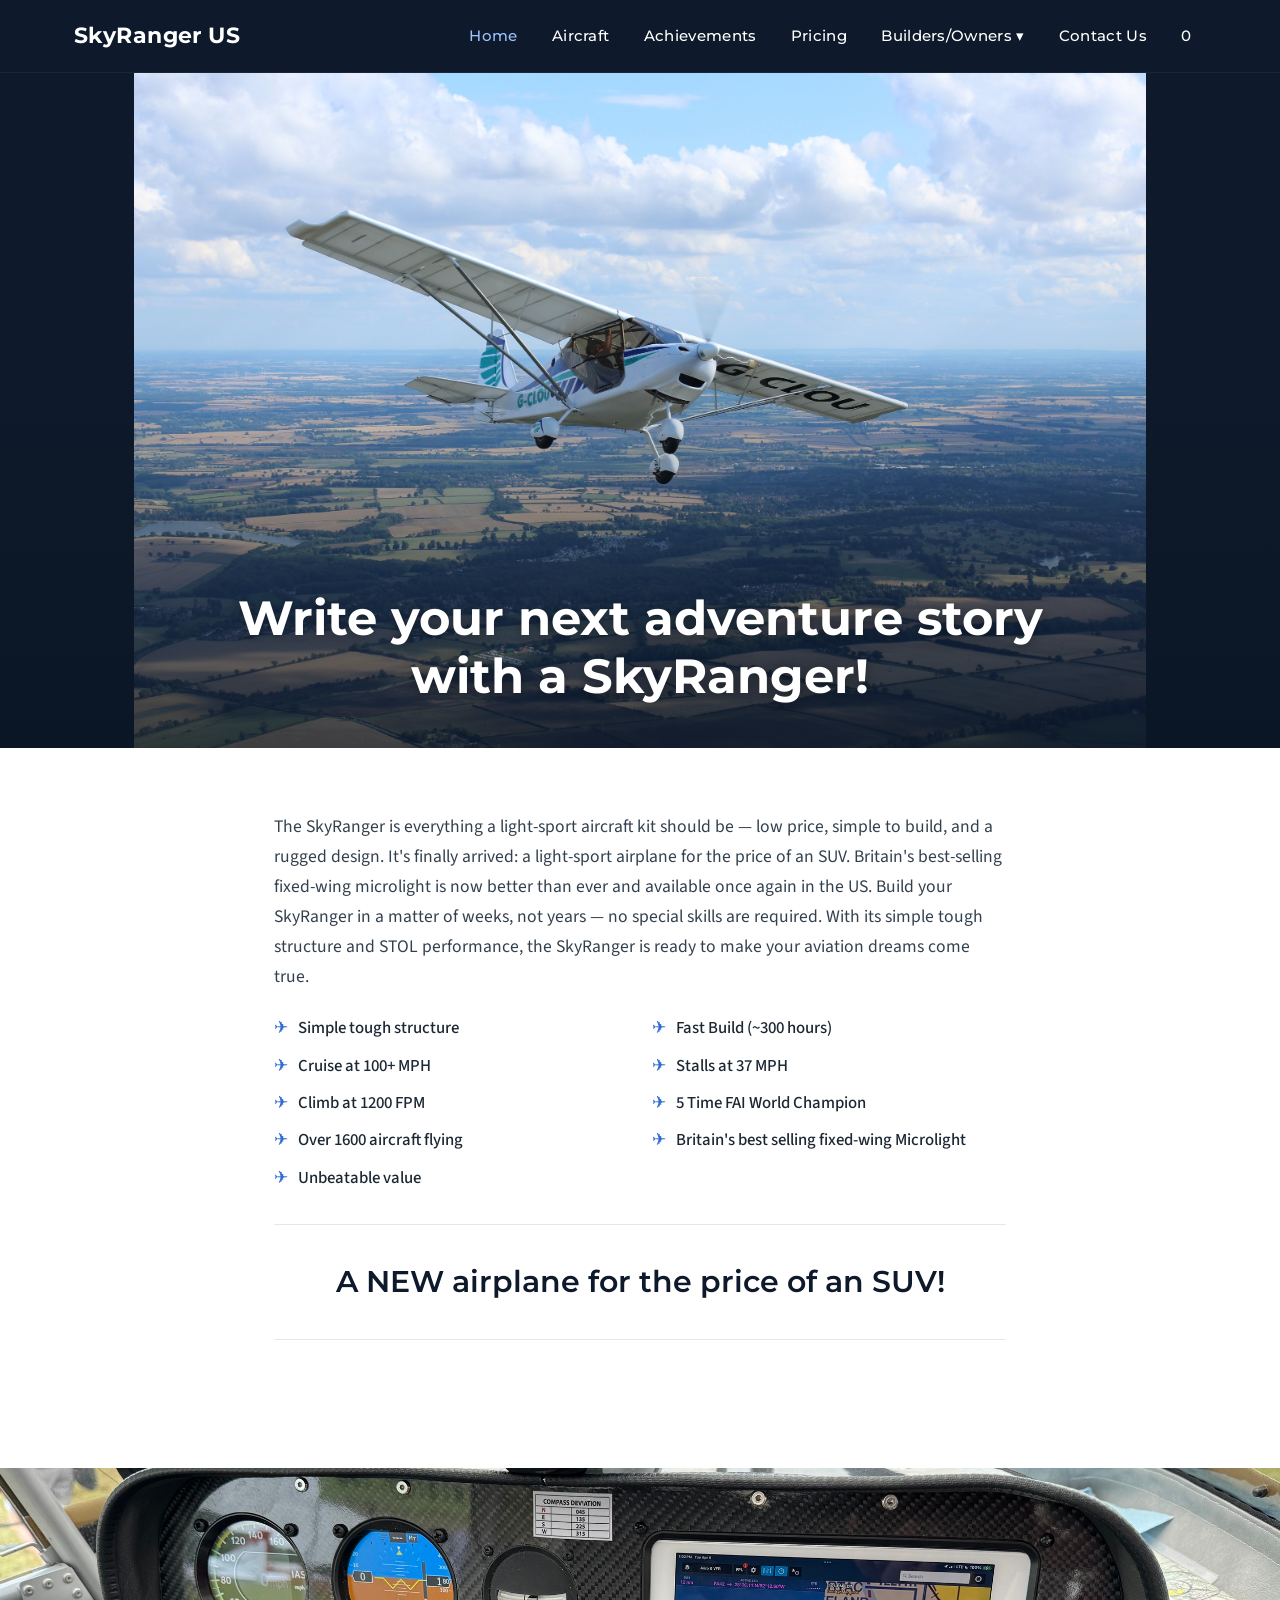
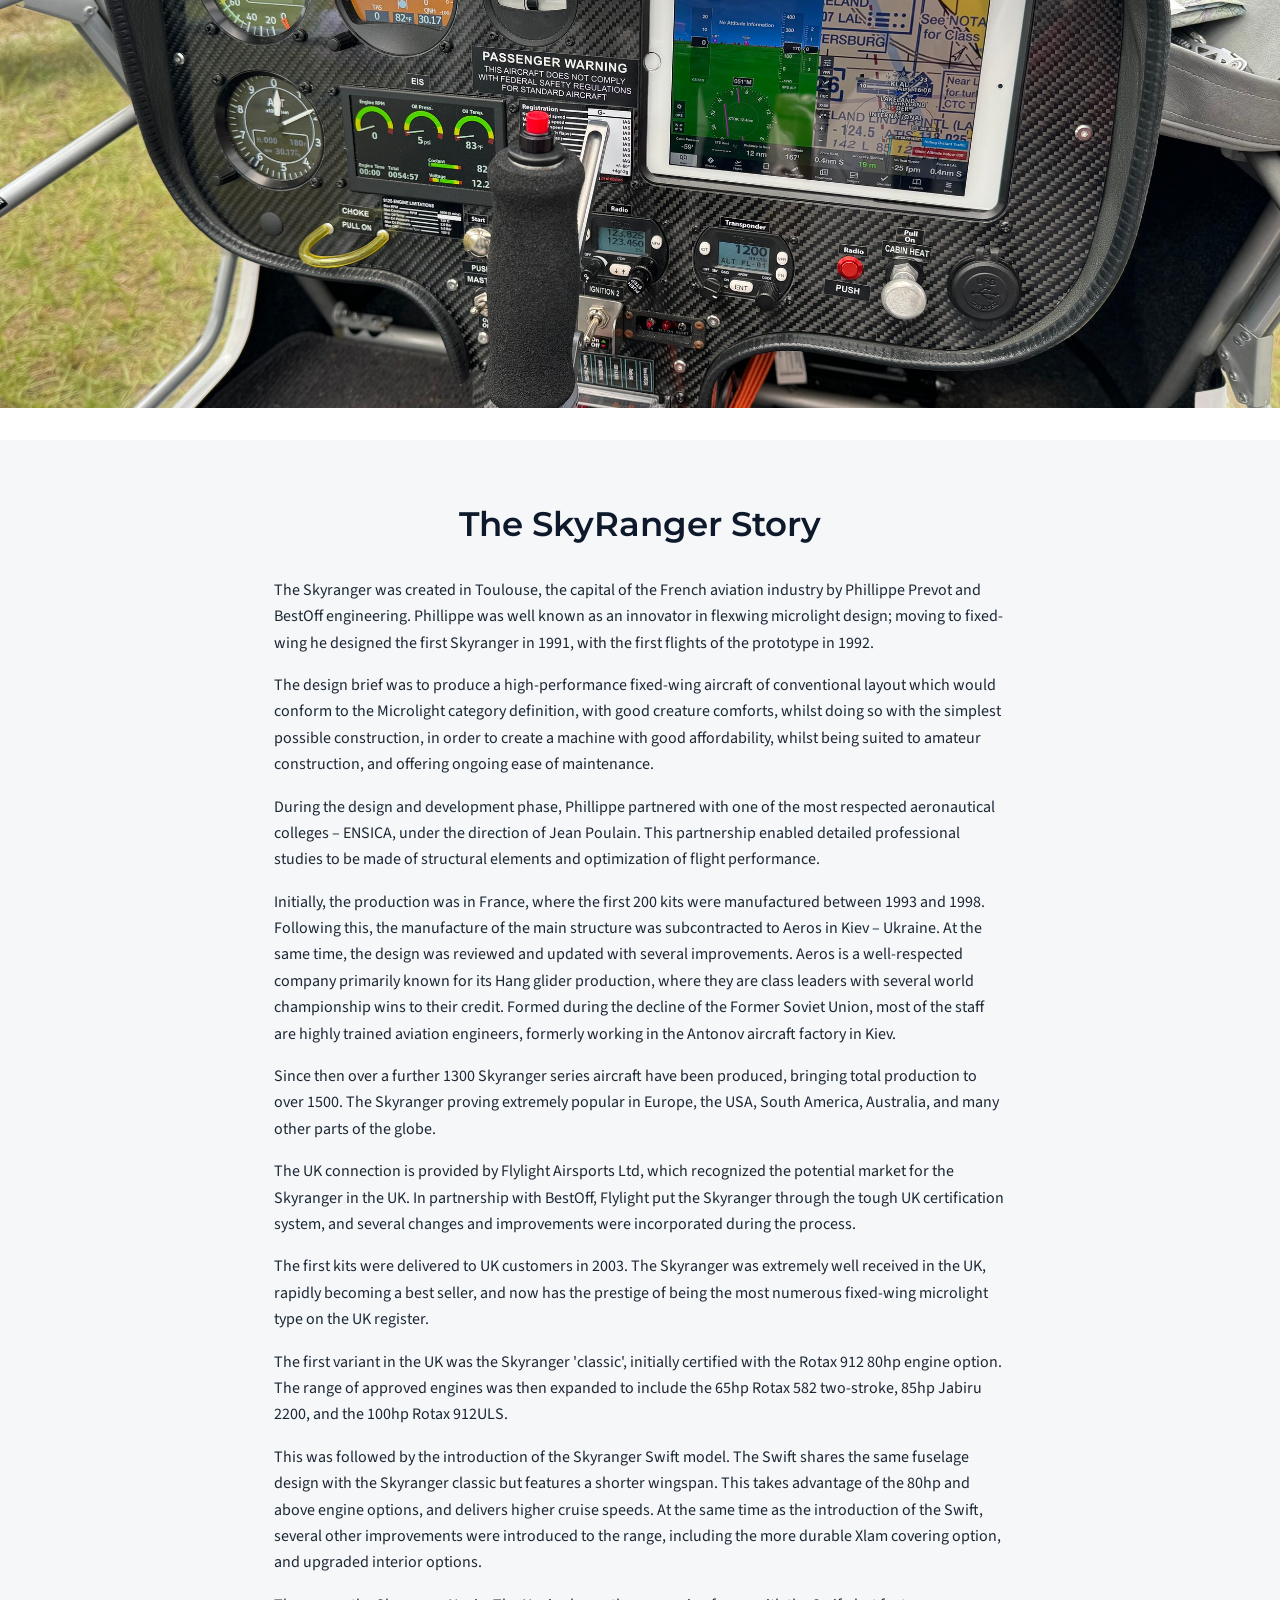
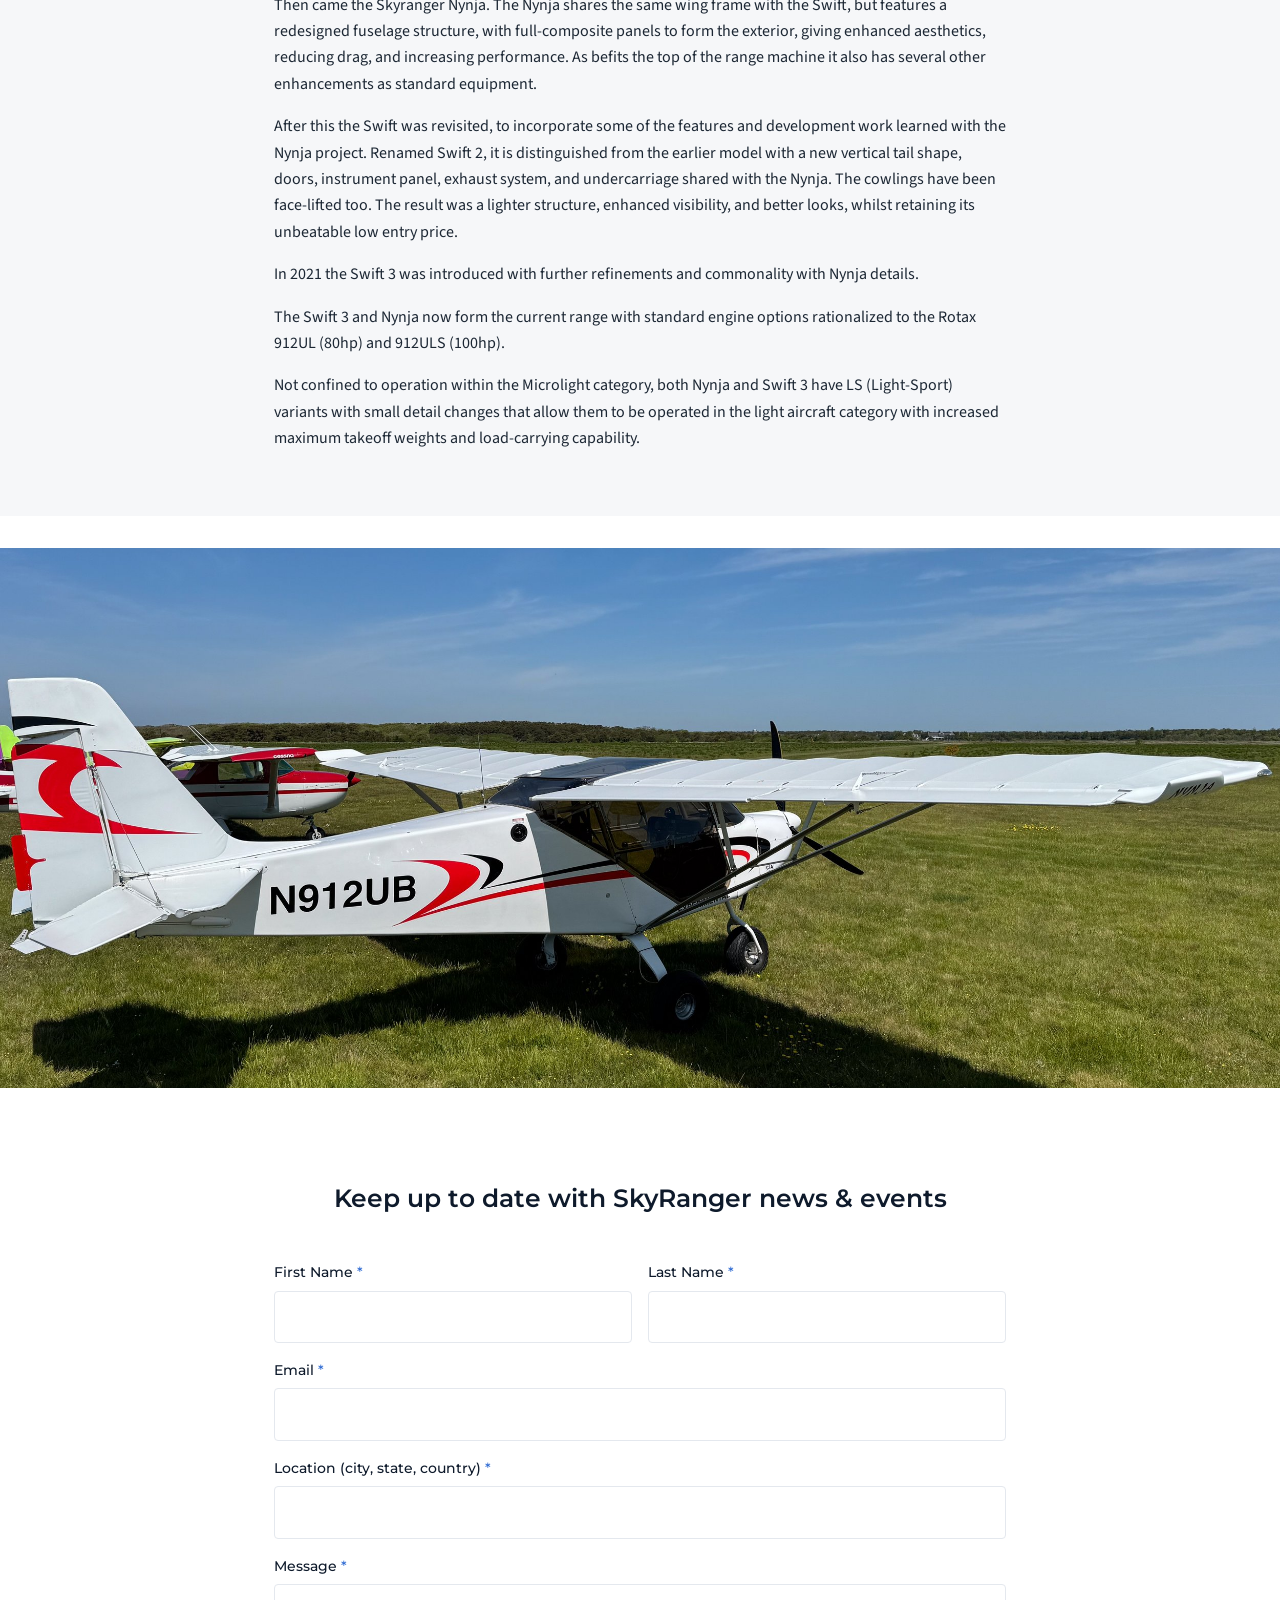
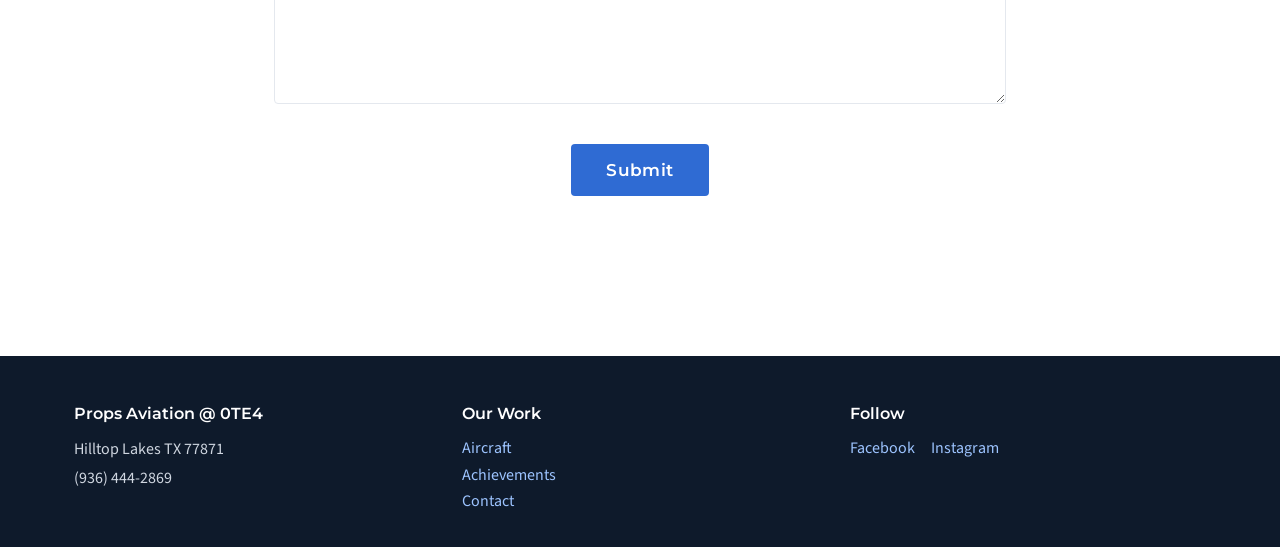
==== index.html @ 7553a9bb "Initial SkyRanger US website" ====
<!DOCTYPE html>
<html lang="en">
<head>
<meta charset="UTF-8">
<meta name="viewport" content="width=device-width, initial-scale=1.0">
<title>SkyRanger US — Skyranger Aircraft Sales and Support in the USA</title>
  <link rel="icon" type="image/png" sizes="32x32" href="assets/favicon.png">
  <link rel="apple-touch-icon" href="assets/favicon.png">
<meta name="description" content="Britain's best-selling fixed-wing microlight. Light-sport airplane kit for the price of an SUV — build in ~300 hours.">
<link rel="stylesheet" href="assets/style.css?v=4">
</head>
<body>

<nav class="navbar">
  <div class="nav-inner">
    <a href="index.html" class="logo">SkyRanger US</a>
    <button class="nav-hamburger" aria-label="Menu"><span></span><span></span><span></span></button>
    <ul class="nav-links">
      <li><a href="index.html">Home</a></li>
      <li><a href="aircraft.html">Aircraft</a></li>
      <li><a href="achievements.html">Achievements</a></li>
      <li><a href="configure.html">Pricing</a></li>
      <li class="dropdown">
        <span>Builders/Owners ▾</span>
        <ul class="submenu">
          <li><a href="builder-logs.html">Builder Logs</a></li>
          <li><a href="videos.html">Videos</a></li>
          <li><a href="demo-skyranger-ninja.html">Demo Skyranger Ninja</a></li>
          <li><a href="dick-halls-v-max.html">Dick Hall's V-MAX</a></li>
        </ul>
      </li>
      <li><a href="contact-us.html">Contact Us</a></li>
      <li><a href="#" class="cart">0</a></li>
    </ul>
  </div>
</nav>

<header class="hero hero-bottom">
  <img class="hero-img" src="assets/IMG_8779.JPG" alt="SkyRanger in flight">
  <div class="hero-content">
    <div class="inner">
      <h1>Write your next adventure story with a SkyRanger!</h1>
    </div>
  </div>
</header>

<section class="section">
  <div class="container section-narrow">
    <p class="lead">The SkyRanger is everything a light-sport aircraft kit should be — low price, simple to build, and a rugged design. It's finally arrived: a light-sport airplane for the price of an SUV. Britain's best-selling fixed-wing microlight is now better than ever and available once again in the US. Build your SkyRanger in a matter of weeks, not years — no special skills are required. With its simple tough structure and STOL performance, the SkyRanger is ready to make your aviation dreams come true.</p>

    <ul class="feature-list">
      <li>Simple tough structure</li>
      <li>Fast Build (~300 hours)</li>
      <li>Cruise at 100+ MPH</li>
      <li>Stalls at 37 MPH</li>
      <li>Climb at 1200 FPM</li>
      <li>5 Time FAI World Champion</li>
      <li>Over 1600 aircraft flying</li>
      <li>Britain's best selling fixed-wing Microlight</li>
      <li>Unbeatable value</li>
    </ul>

    <div class="callout">A NEW airplane for the price of an SUV!</div>
  </div>
</section>

<section class="img-wide" style="padding:0;">
  <img src="assets/IMG_9367.jpg" alt="SkyRanger in flight" style="width:100%;border-radius:0;">
</section>

<section class="section alt">
  <div class="container section-narrow">
    <h2 class="section-title">The SkyRanger Story</h2>

    <p>The Skyranger was created in Toulouse, the capital of the French aviation industry by Phillippe Prevot and BestOff engineering. Phillippe was well known as an innovator in flexwing microlight design; moving to fixed-wing he designed the first Skyranger in 1991, with the first flights of the prototype in 1992.</p>

    <p>The design brief was to produce a high-performance fixed-wing aircraft of conventional layout which would conform to the Microlight category definition, with good creature comforts, whilst doing so with the simplest possible construction, in order to create a machine with good affordability, whilst being suited to amateur construction, and offering ongoing ease of maintenance.</p>

    <p>During the design and development phase, Phillippe partnered with one of the most respected aeronautical colleges – ENSICA, under the direction of Jean Poulain. This partnership enabled detailed professional studies to be made of structural elements and optimization of flight performance.</p>

    <p>Initially, the production was in France, where the first 200 kits were manufactured between 1993 and 1998. Following this, the manufacture of the main structure was subcontracted to Aeros in Kiev – Ukraine. At the same time, the design was reviewed and updated with several improvements. Aeros is a well-respected company primarily known for its Hang glider production, where they are class leaders with several world championship wins to their credit. Formed during the decline of the Former Soviet Union, most of the staff are highly trained aviation engineers, formerly working in the Antonov aircraft factory in Kiev.</p>

    <p>Since then over a further 1300 Skyranger series aircraft have been produced, bringing total production to over 1500. The Skyranger proving extremely popular in Europe, the USA, South America, Australia, and many other parts of the globe.</p>

    <p>The UK connection is provided by Flylight Airsports Ltd, which recognized the potential market for the Skyranger in the UK. In partnership with BestOff, Flylight put the Skyranger through the tough UK certification system, and several changes and improvements were incorporated during the process.</p>

    <p>The first kits were delivered to UK customers in 2003. The Skyranger was extremely well received in the UK, rapidly becoming a best seller, and now has the prestige of being the most numerous fixed-wing microlight type on the UK register.</p>

    <p>The first variant in the UK was the Skyranger 'classic', initially certified with the Rotax 912 80hp engine option. The range of approved engines was then expanded to include the 65hp Rotax 582 two-stroke, 85hp Jabiru 2200, and the 100hp Rotax 912ULS.</p>

    <p>This was followed by the introduction of the Skyranger Swift model. The Swift shares the same fuselage design with the Skyranger classic but features a shorter wingspan. This takes advantage of the 80hp and above engine options, and delivers higher cruise speeds. At the same time as the introduction of the Swift, several other improvements were introduced to the range, including the more durable Xlam covering option, and upgraded interior options.</p>

    <p>Then came the Skyranger Nynja. The Nynja shares the same wing frame with the Swift, but features a redesigned fuselage structure, with full-composite panels to form the exterior, giving enhanced aesthetics, reducing drag, and increasing performance. As befits the top of the range machine it also has several other enhancements as standard equipment.</p>

    <p>After this the Swift was revisited, to incorporate some of the features and development work learned with the Nynja project. Renamed Swift 2, it is distinguished from the earlier model with a new vertical tail shape, doors, instrument panel, exhaust system, and undercarriage shared with the Nynja. The cowlings have been face-lifted too. The result was a lighter structure, enhanced visibility, and better looks, whilst retaining its unbeatable low entry price.</p>

    <p>In 2021 the Swift 3 was introduced with further refinements and commonality with Nynja details.</p>

    <p>The Swift 3 and Nynja now form the current range with standard engine options rationalized to the Rotax 912UL (80hp) and 912ULS (100hp).</p>

    <p>Not confined to operation within the Microlight category, both Nynja and Swift 3 have LS (Light-Sport) variants with small detail changes that allow them to be operated in the light aircraft category with increased maximum takeoff weights and load-carrying capability.</p>
  </div>
</section>

<section class="img-wide" style="padding:0;">
  <img src="assets/SR.jpg" alt="SkyRanger" style="width:100%;border-radius:0;">
</section>

<section class="section">
  <div class="container section-narrow">
    <h3 class="section-title">Keep up to date with SkyRanger news &amp; events</h3>
    <form class="form-block" action="https://formsubmit.co/chance@propsaviation.com" method="POST">
      <div class="form-row">
        <div>
          <label>First Name <span class="req">*</span></label>
          <input type="text" name="first_name" required>
        </div>
        <div>
          <label>Last Name <span class="req">*</span></label>
          <input type="text" name="last_name" required>
        </div>
      </div>
      <label>Email <span class="req">*</span></label>
      <input type="email" name="email" required>
      <label>Location (city, state, country) <span class="req">*</span></label>
      <input type="text" name="location" required>
      <label>Message <span class="req">*</span></label>
      <textarea name="message" required></textarea>
      <div class="mt-2 text-center">
        <button type="submit" class="btn big">Submit</button>
      </div>
    </form>
  </div>
</section>

<footer class="site-footer">
  <div class="container">
    <div>
      <h4>Props Aviation @ 0TE4</h4>
      <div class="addr">
        Hilltop Lakes TX 77871<br>
        (936) 444-2869
      </div>
    </div>
    <div>
      <h4>Our Work</h4>
      <a href="aircraft.html">Aircraft</a><br>
      <a href="achievements.html">Achievements</a><br>
      <a href="contact-us.html">Contact</a>
    </div>
    <div>
      <h4>Follow</h4>
      <div class="social">
        <a href="https://www.facebook.com/skyrangerus" target="_blank" rel="noopener">Facebook</a>
        <a href="https://www.instagram.com/skyrangerus/" target="_blank" rel="noopener">Instagram</a>
      </div>
    </div>
  </div>
</footer>

<script src="assets/main.js"></script>
</body>
</html>
---- assets/style.css ----
/* ============================================
   SkyRanger US — clean Squarespace-style
   ============================================ */

@import url('https://fonts.googleapis.com/css2?family=Montserrat:wght@400;500;600;700&family=Source+Sans+3:wght@300;400;500;600;700&display=swap');

*, *::before, *::after { box-sizing: border-box; margin: 0; padding: 0; }

:root {
  --navy:        #0e1a2b;
  --navy-2:      #16233a;
  --accent:      #2f6bd3;
  --accent-dark: #22509f;
  --text:        #1c2734;
  --muted:       #5b6775;
  --line:        #e4e8ee;
  --bg:          #ffffff;
  --bg-alt:      #f6f7f9;
  --font-head:   'Montserrat', sans-serif;
  --font-body:   'Source Sans 3', 'Source Sans Pro', sans-serif;
  --max-w:       1180px;
  --radius:      4px;
  --shadow:      0 6px 24px rgba(14,26,43,0.10);
}

html { scroll-behavior: smooth; font-size: 16px; }
body {
  font-family: var(--font-body);
  color: var(--text);
  background: var(--bg);
  line-height: 1.65;
  -webkit-font-smoothing: antialiased;
}

img { display: block; max-width: 100%; height: auto; }

/* Sensible caps so images can't overflow the viewport on any device */
.section img,
.container img { max-width: 100%; height: auto; }
.section img:not(.raw):not(.gallery img) { max-height: 70vh; object-fit: contain; margin-left: auto; margin-right: auto; }

/* Content-flow images centered */
.content-img {
  display: block;
  max-width: 100%;
  max-height: 60vh;
  width: auto;
  height: auto;
  margin: 1.5rem auto;
  object-fit: contain;
}

a { color: var(--accent); text-decoration: none; transition: color 0.2s; }
a:hover { color: var(--accent-dark); }

ul, ol { list-style: none; }

h1, h2, h3, h4, h5 {
  font-family: var(--font-head);
  font-weight: 600;
  line-height: 1.2;
  color: var(--navy);
  letter-spacing: 0;
}
h1 { font-size: clamp(2rem, 4.5vw, 3rem); font-weight: 700; }
h2 { font-size: clamp(1.5rem, 3vw, 2.1rem); }
h3 { font-size: clamp(1.2rem, 2.2vw, 1.55rem); }
h4 { font-size: 1.1rem; }

p { margin-bottom: 1rem; }
p:last-child { margin-bottom: 0; }

.container { width: 100%; max-width: var(--max-w); margin: 0 auto; padding: 0 1.5rem; }

/* ---- Navbar ---- */
.navbar {
  position: sticky;
  top: 0;
  z-index: 100;
  background: var(--navy);
  color: #fff;
  border-bottom: 1px solid rgba(255,255,255,0.05);
}
.nav-inner {
  max-width: var(--max-w);
  margin: 0 auto;
  padding: 0 1.5rem;
  display: flex;
  align-items: center;
  justify-content: space-between;
  min-height: 72px;
}
.logo {
  font-family: var(--font-head);
  font-size: 1.35rem;
  font-weight: 700;
  color: #fff;
  letter-spacing: 0.02em;
}
.logo:hover { color: #fff; opacity: 0.85; }

.nav-links {
  display: flex;
  gap: 0.35rem;
  align-items: center;
  list-style: none;
}
.nav-links li { position: relative; }
.nav-links > li > a,
.nav-links > li > span {
  display: block;
  color: #fff;
  padding: 0.6rem 0.9rem;
  font-size: 0.95rem;
  font-weight: 500;
  font-family: var(--font-head);
  letter-spacing: 0.02em;
  cursor: pointer;
  transition: color 0.2s;
}
.nav-links > li > a:hover,
.nav-links > li > span:hover { color: #9dc4ff; }
.nav-links > li > a.active { color: #9dc4ff; }

.dropdown > .submenu {
  position: absolute;
  top: 100%;
  left: 0;
  min-width: 240px;
  background: var(--navy-2);
  padding: 0.5rem 0;
  border-top: 2px solid var(--accent);
  opacity: 0;
  visibility: hidden;
  transform: translateY(-4px);
  transition: opacity 0.18s ease, transform 0.18s ease, visibility 0.18s;
  box-shadow: var(--shadow);
  z-index: 10;
}
.dropdown:hover > .submenu,
.dropdown:focus-within > .submenu { opacity: 1; visibility: visible; transform: translateY(0); }
.submenu li a {
  display: block;
  padding: 0.55rem 1.1rem;
  color: #fff;
  font-family: var(--font-head);
  font-size: 0.9rem;
  font-weight: 500;
}
.submenu li a:hover { background: rgba(255,255,255,0.06); color: #9dc4ff; }

.cart { display: none; } /* No store — hide cart placeholder */

.nav-hamburger {
  display: none;
  flex-direction: column;
  gap: 4px;
  background: none;
  border: 0;
  cursor: pointer;
  padding: 8px;
}
.nav-hamburger span { display: block; width: 24px; height: 2px; background: #fff; transition: 0.2s; }

/* ---- Hero ---- */
/* ---- Hero uses <img> for proper aspect scaling ---- */
.hero {
  position: relative;
  width: 100%;
  color: #fff;
  overflow: hidden;
  background: var(--navy);
}
.hero-img {
  display: block;
  width: 100%;
  height: auto;
  max-height: 75vh;
  object-fit: contain;
  background: var(--navy);
}
.hero-content {
  position: absolute;
  inset: 0;
  z-index: 2;
  display: flex;
  flex-direction: column;
  align-items: center;
  justify-content: center;
  text-align: center;
  padding: 2rem 1.5rem;
  background: linear-gradient(rgba(10,20,35,0.20), rgba(10,20,35,0.55));
}

/* Variant: pin caption to bottom of hero image */
.hero.hero-bottom .hero-content {
  justify-content: flex-end;
  padding-bottom: 1.75rem;
  background: linear-gradient(rgba(10,20,35,0.00) 40%, rgba(10,20,35,0.70) 100%);
}
@media (max-width: 620px) {
  .hero-img { max-height: 45vh; }
  .hero-content { padding: 1.5rem 1rem; }
  .hero .subhead { font-size: 1rem; }
}
.hero-content .inner { max-width: 900px; }
.hero h1 { color: #fff; text-shadow: 0 2px 12px rgba(0,0,0,0.35); margin-bottom: 0.9rem; }
.hero .subhead { font-size: 1.15rem; font-weight: 400; opacity: 0.95; }

/* ---- Sections ---- */
section.section { padding: 4rem 0; }
section.section.alt { background: var(--bg-alt); }
.section-narrow { max-width: 780px; margin: 0 auto; }
.section-title { text-align: center; margin-bottom: 2rem; }

.lead {
  font-size: 1.1rem;
  line-height: 1.7;
  color: #33404e;
  margin-bottom: 1.5rem;
}

.feature-list {
  list-style: none;
  display: grid;
  grid-template-columns: repeat(auto-fit, minmax(240px, 1fr));
  gap: 0.6rem 1.5rem;
  margin: 1.5rem 0 2rem;
  font-size: 1.05rem;
}
.feature-list li {
  padding-left: 1.5rem;
  position: relative;
  font-weight: 500;
}
.feature-list li::before {
  content: "✈";
  color: var(--accent);
  position: absolute;
  left: 0;
  top: 0;
}

.callout {
  text-align: center;
  padding: 2rem 1rem;
  font-family: var(--font-head);
  font-size: clamp(1.3rem, 2.6vw, 1.9rem);
  font-weight: 600;
  color: var(--navy);
  border-top: 1px solid var(--line);
  border-bottom: 1px solid var(--line);
  margin: 2rem 0;
}

/* ---- Image blocks ---- */
.img-wide { margin: 2rem 0; }
.img-wide img {
  width: 100%;
  max-height: 60vh;
  object-fit: cover;
  border-radius: var(--radius);
}
@media (max-width: 760px) { .img-wide img { max-height: 45vh; } }

.two-col {
  display: grid;
  grid-template-columns: 1fr 1fr;
  gap: 2rem;
  align-items: center;
  margin: 2rem 0;
}
.two-col img {
  border-radius: var(--radius);
  width: 100%;
  max-height: 380px;
  object-fit: cover;
}
@media (max-width: 760px) { .two-col { grid-template-columns: 1fr; } }

/* ---- Buttons ---- */
.btn {
  display: inline-block;
  background: var(--accent);
  color: #fff;
  padding: 0.75rem 1.6rem;
  font-family: var(--font-head);
  font-size: 1rem;
  font-weight: 600;
  border: 0;
  border-radius: var(--radius);
  cursor: pointer;
  transition: background 0.2s, transform 0.15s;
  letter-spacing: 0.02em;
}
.btn:hover { background: var(--accent-dark); color: #fff; }
.btn.big { padding: 1rem 2.2rem; font-size: 1.05rem; }
.btn.ghost { background: transparent; color: var(--accent); border: 1px solid var(--accent); }
.btn.ghost:hover { background: var(--accent); color: #fff; }

/* ---- Specs table ---- */
.specs {
  display: grid;
  grid-template-columns: 1fr 1fr;
  gap: 0.35rem 2rem;
  margin: 1.5rem 0 2rem;
  border-top: 1px solid var(--line);
  padding-top: 1.2rem;
}
.specs div { display: flex; justify-content: space-between; padding: 0.5rem 0; border-bottom: 1px solid var(--line); }
.specs div span:first-child { color: var(--muted); }
.specs div span:last-child { font-weight: 600; }
@media (max-width: 760px) { .specs { grid-template-columns: 1fr; } }

/* ---- Downloads ---- */
.downloads {
  display: grid;
  grid-template-columns: repeat(auto-fit, minmax(220px, 1fr));
  gap: 1rem;
  margin: 2rem 0;
}
.downloads a {
  display: block;
  padding: 1.1rem 1.2rem;
  background: var(--navy);
  color: #fff;
  border-radius: var(--radius);
  font-family: var(--font-head);
  font-weight: 600;
  text-align: center;
  transition: background 0.2s;
}
.downloads a:hover { background: var(--accent); color: #fff; }
.downloads a::before { content: "📄 "; margin-right: 0.3rem; }

/* ---- Achievements timeline ---- */
.medals {
  margin: 2rem 0;
  border-left: 3px solid var(--accent);
  padding-left: 1.25rem;
}
.medals li {
  padding: 0.4rem 0;
  font-size: 1rem;
  color: #2b3644;
}
.medals li strong { color: var(--navy); font-family: var(--font-head); }

/* ---- Pricing simple ---- */
.pricing-simple {
  text-align: center;
  padding: 4rem 1.5rem;
}
.pricing-simple p { font-size: 1.15rem; margin-bottom: 2rem; color: var(--muted); }

/* ---- Configurator ---- */
.configurator {
  display: grid;
  grid-template-columns: 1fr 340px;
  gap: 2rem;
  align-items: start;
}
@media (max-width: 900px) { .configurator { grid-template-columns: 1fr; } }

.cfg-header {
  background: var(--bg-alt);
  padding: 1.25rem 1.5rem;
  border-left: 4px solid var(--accent);
  margin-bottom: 2rem;
  font-size: 0.95rem;
  color: #33404e;
}

.cfg-section {
  margin-bottom: 2.2rem;
  padding-bottom: 1.5rem;
  border-bottom: 1px solid var(--line);
}
.cfg-section h3 {
  font-size: 1.3rem;
  margin-bottom: 1rem;
  padding-bottom: 0.5rem;
  border-bottom: 2px solid var(--accent);
  display: inline-block;
}
.cfg-options { display: flex; flex-direction: column; gap: 0.25rem; }
.cfg-option {
  display: flex;
  align-items: center;
  gap: 0.75rem;
  padding: 0.45rem 0.75rem;
  border: 1px solid var(--line);
  border-radius: var(--radius);
  cursor: pointer;
  transition: border-color 0.15s, background 0.15s;
  background: #fff;
  line-height: 1.3;
}
.cfg-option:hover { border-color: var(--accent); }
.cfg-option input {
  width: 18px; height: 18px;
  accent-color: var(--accent);
  cursor: pointer;
  flex-shrink: 0;
}
.cfg-option .name {
  flex: 1;
  font-weight: 500;
  color: var(--navy);
}
.cfg-option .price {
  font-family: var(--font-head);
  font-weight: 600;
  color: var(--accent);
}
.cfg-option.disabled { opacity: 0.4; cursor: not-allowed; }
.cfg-option.disabled input { cursor: not-allowed; }
.cfg-option .tag {
  font-size: 0.75rem;
  background: #edf1fa;
  color: var(--accent-dark);
  padding: 0.15rem 0.5rem;
  border-radius: 3px;
  margin-left: 0.5rem;
  font-weight: 600;
}

.cfg-summary {
  position: sticky;
  top: 90px;
  background: var(--navy);
  color: #fff;
  border-radius: var(--radius);
  padding: 1.5rem;
  box-shadow: var(--shadow);
}
.cfg-summary h3 { color: #fff; margin-bottom: 1rem; border-bottom: 2px solid var(--accent); padding-bottom: 0.5rem; }
.cfg-summary .items {
  min-height: 80px;
  max-height: 340px;
  overflow-y: auto;
  margin-bottom: 1rem;
  padding-right: 4px;
}
.cfg-summary .items .row {
  display: flex;
  justify-content: space-between;
  font-size: 0.9rem;
  padding: 0.4rem 0;
  border-bottom: 1px solid rgba(255,255,255,0.1);
  gap: 0.5rem;
}
.cfg-summary .items .row span:first-child { flex: 1; }
.cfg-summary .items .row .price { color: #9dc4ff; font-weight: 600; white-space: nowrap; }
.cfg-summary .empty { opacity: 0.6; font-style: italic; text-align: center; padding: 1.5rem 0; }
.cfg-summary .total {
  display: flex;
  justify-content: space-between;
  font-family: var(--font-head);
  font-weight: 700;
  font-size: 1.4rem;
  padding-top: 1rem;
  border-top: 2px solid var(--accent);
  margin-bottom: 1rem;
}
.cfg-summary .btn { display: block; text-align: center; width: 100%; }
.cfg-summary .note { font-size: 0.78rem; opacity: 0.7; margin-top: 0.8rem; text-align: center; }

/* ---- Gallery ---- */
.gallery {
  display: grid;
  grid-template-columns: repeat(auto-fill, minmax(220px, 1fr));
  gap: 0.75rem;
  margin: 2rem 0;
}
.gallery a { display: block; overflow: hidden; border-radius: var(--radius); background: #eee; }
.gallery img { width: 100%; height: 200px; object-fit: cover; transition: transform 0.3s; }
@media (max-width: 760px) {
  .gallery { grid-template-columns: repeat(auto-fill, minmax(150px, 1fr)); gap: 0.5rem; }
  .gallery img { height: 140px; }
}
.gallery a:hover img { transform: scale(1.03); }

.build-entry {
  padding: 1.5rem 0;
  border-bottom: 1px solid var(--line);
}
.build-entry:last-child { border-bottom: 0; }
.build-entry .date {
  font-family: var(--font-head);
  color: var(--accent);
  font-weight: 600;
  font-size: 0.95rem;
  margin-bottom: 0.5rem;
}

/* ---- Videos ---- */
.video-list {
  display: grid;
  grid-template-columns: repeat(auto-fit, minmax(320px, 1fr));
  gap: 2rem;
  margin: 2rem 0;
}
.video-card { background: #fff; }
.video-card a { display: block; position: relative; }
.video-card img { width: 100%; max-height: 260px; object-fit: cover; border-radius: var(--radius); }
.video-card .play {
  position: absolute; inset: 0;
  display: flex; align-items: center; justify-content: center;
  color: #fff; font-size: 3rem;
  background: rgba(0,0,0,0.15);
  transition: background 0.2s;
  border-radius: var(--radius);
}
.video-card a:hover .play { background: rgba(0,0,0,0.35); }
.video-card .meta { font-size: 0.85rem; color: var(--muted); margin-top: 1rem; }
.video-card h4 { margin: 0.4rem 0 0.6rem; }

/* ---- Contact ---- */
.contact-grid {
  display: grid;
  grid-template-columns: 1fr 1fr;
  gap: 3rem;
  margin: 2rem 0;
}
@media (max-width: 760px) { .contact-grid { grid-template-columns: 1fr; } }
.contact-block h3 { margin-bottom: 1rem; }
.contact-block .person {
  padding: 1rem 0;
  border-bottom: 1px solid var(--line);
}
.contact-block .person:last-child { border-bottom: 0; }
.contact-block .person strong { display: block; font-size: 1.1rem; color: var(--navy); }

/* ---- Forms ---- */
.form-block { margin: 2rem 0; }
.form-block label {
  display: block;
  font-family: var(--font-head);
  font-size: 0.9rem;
  font-weight: 500;
  color: var(--navy);
  margin-bottom: 0.35rem;
  margin-top: 1rem;
}
.form-block label .req { color: var(--accent); }
.form-block input,
.form-block textarea {
  width: 100%;
  padding: 0.75rem 0.9rem;
  border: 1px solid var(--line);
  border-radius: var(--radius);
  font: inherit;
  background: #fff;
  transition: border-color 0.2s;
}
.form-block input:focus,
.form-block textarea:focus { outline: none; border-color: var(--accent); }
.form-block textarea { min-height: 120px; resize: vertical; }
.form-block .form-row {
  display: grid;
  grid-template-columns: 1fr 1fr;
  gap: 1rem;
}
@media (max-width: 620px) { .form-block .form-row { grid-template-columns: 1fr; } }

/* ---- Footer ---- */
footer.site-footer {
  background: var(--navy);
  color: #cfd6e0;
  padding: 3rem 0 2rem;
  margin-top: 4rem;
}
footer.site-footer .container {
  display: grid;
  grid-template-columns: 1fr 1fr 1fr;
  gap: 2rem;
}
@media (max-width: 760px) { footer.site-footer .container { grid-template-columns: 1fr; text-align: center; } }
footer.site-footer h4 { color: #fff; margin-bottom: 0.75rem; font-size: 1rem; }
footer.site-footer a { color: #9dc4ff; }
footer.site-footer a:hover { color: #fff; }
footer.site-footer .addr { line-height: 1.8; }
footer.site-footer .social {
  display: flex; gap: 1rem;
}
@media (max-width: 760px) { footer.site-footer .social { justify-content: center; } }

/* ---- Utilities ---- */
.text-center { text-align: center; }
.mt-2 { margin-top: 2rem; }
.mb-2 { margin-bottom: 2rem; }
.small { font-size: 0.9rem; color: var(--muted); }

/* Extra mobile polish */
@media (max-width: 620px) {
  section.section { padding: 2.5rem 0; }
  .container { padding: 0 1rem; }
  h1 { font-size: clamp(1.7rem, 6vw, 2.2rem); }
  h2 { font-size: clamp(1.3rem, 5vw, 1.7rem); }
  .lead { font-size: 1rem; }
  .feature-list { grid-template-columns: 1fr; font-size: 1rem; }
  .callout { font-size: 1.15rem; padding: 1.5rem 0.5rem; }
  .btn.big { padding: 0.85rem 1.6rem; font-size: 1rem; }
  .cfg-summary { position: static; margin-top: 2rem; }
}

/* Prevent horizontal scroll on any device */
html, body { overflow-x: hidden; max-width: 100%; }

/* ---- Responsive ---- */
@media (max-width: 900px) {
  .nav-hamburger { display: flex; }
  .nav-inner { min-height: 60px; }
  .logo { font-size: 1.15rem; }
  .nav-links {
    position: absolute;
    top: 100%;
    left: 0; right: 0;
    background: var(--navy);
    flex-direction: column;
    align-items: stretch;
    padding: 0.5rem 0;
    max-height: 0;
    overflow: hidden;
    transition: max-height 0.3s;
    gap: 0;
  }
  .nav-links.open { max-height: 90vh; overflow-y: auto; }
  .nav-links > li { border-bottom: 1px solid rgba(255,255,255,0.08); }
  .nav-links > li > a,
  .nav-links > li > span { padding: 0.75rem 1.5rem; }
  .dropdown > .submenu {
    position: static;
    opacity: 1;
    visibility: visible;
    transform: none;
    box-shadow: none;
    background: var(--navy-2);
    padding: 0;
    display: none;
    border-top: 0;
  }
  .dropdown.open > .submenu { display: block; }
  .submenu li a { padding: 0.6rem 2.5rem; }
  .cart { border-left: 0; }
}
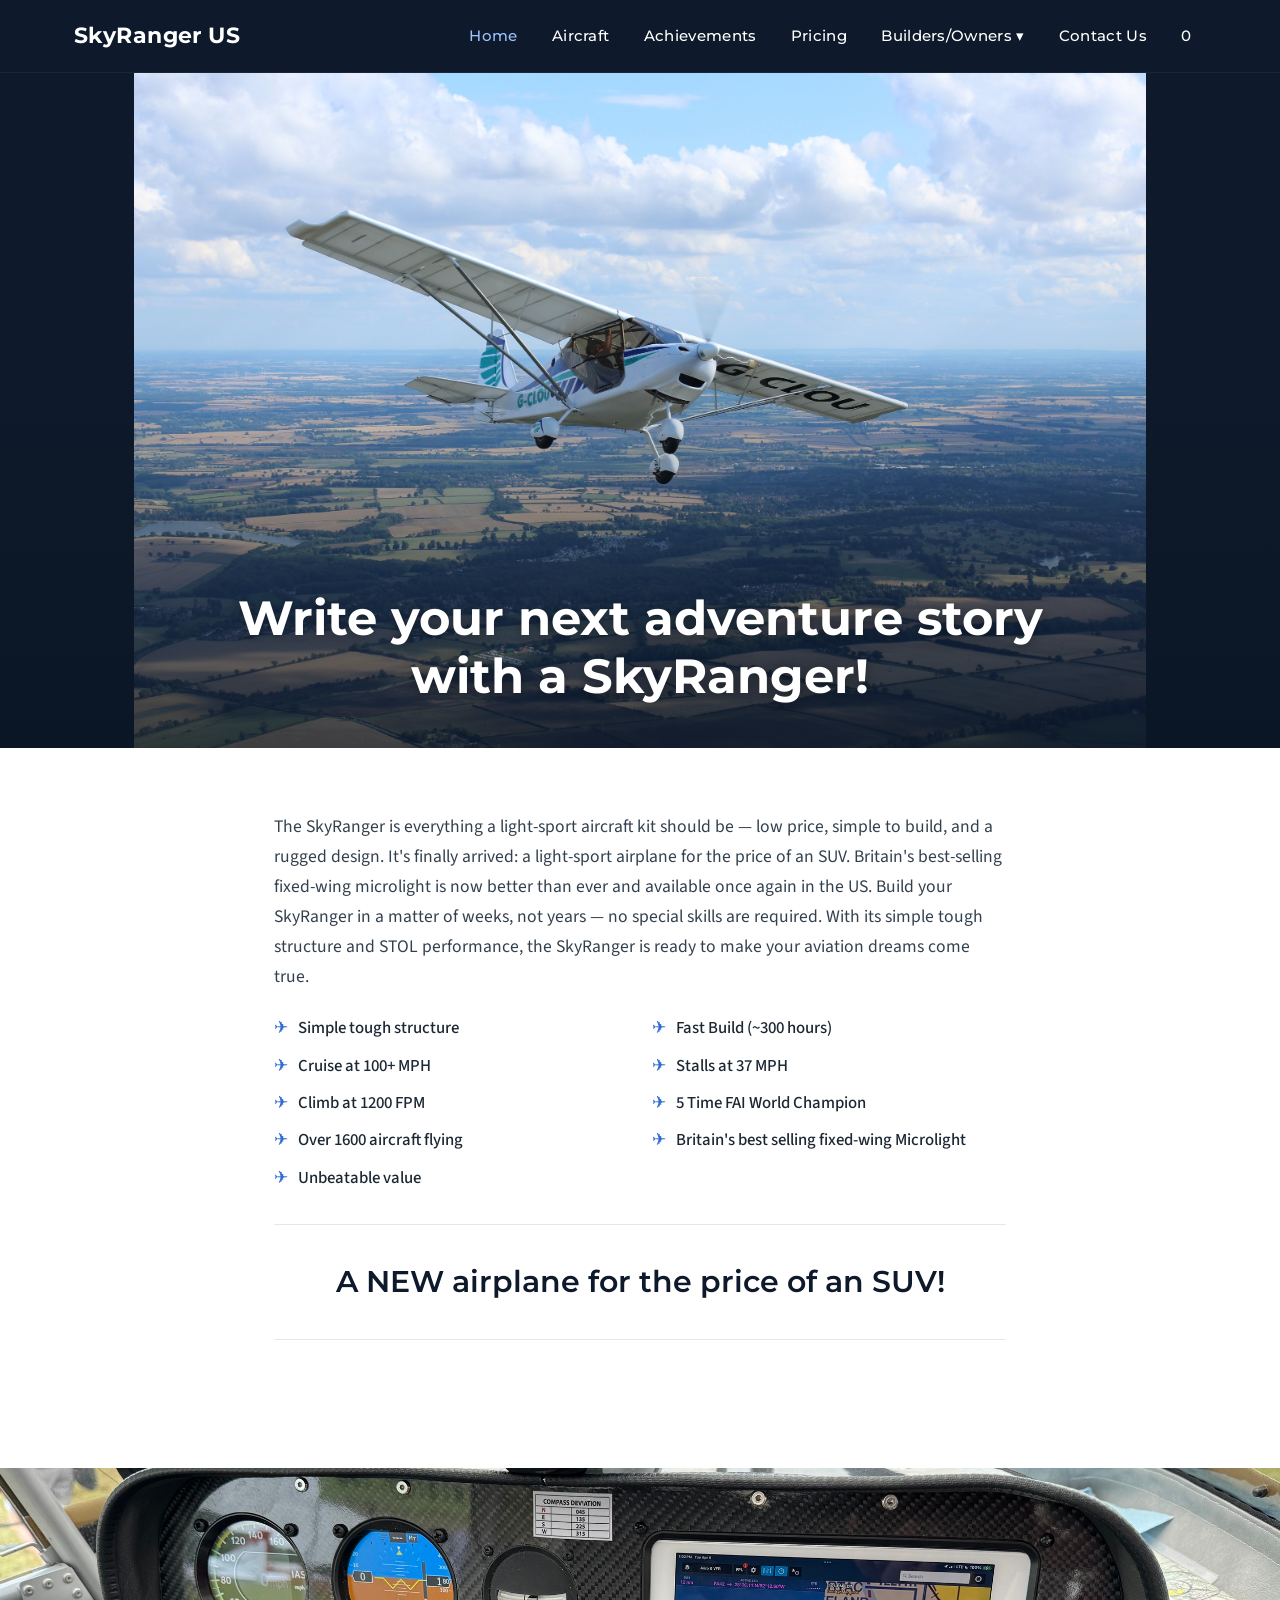
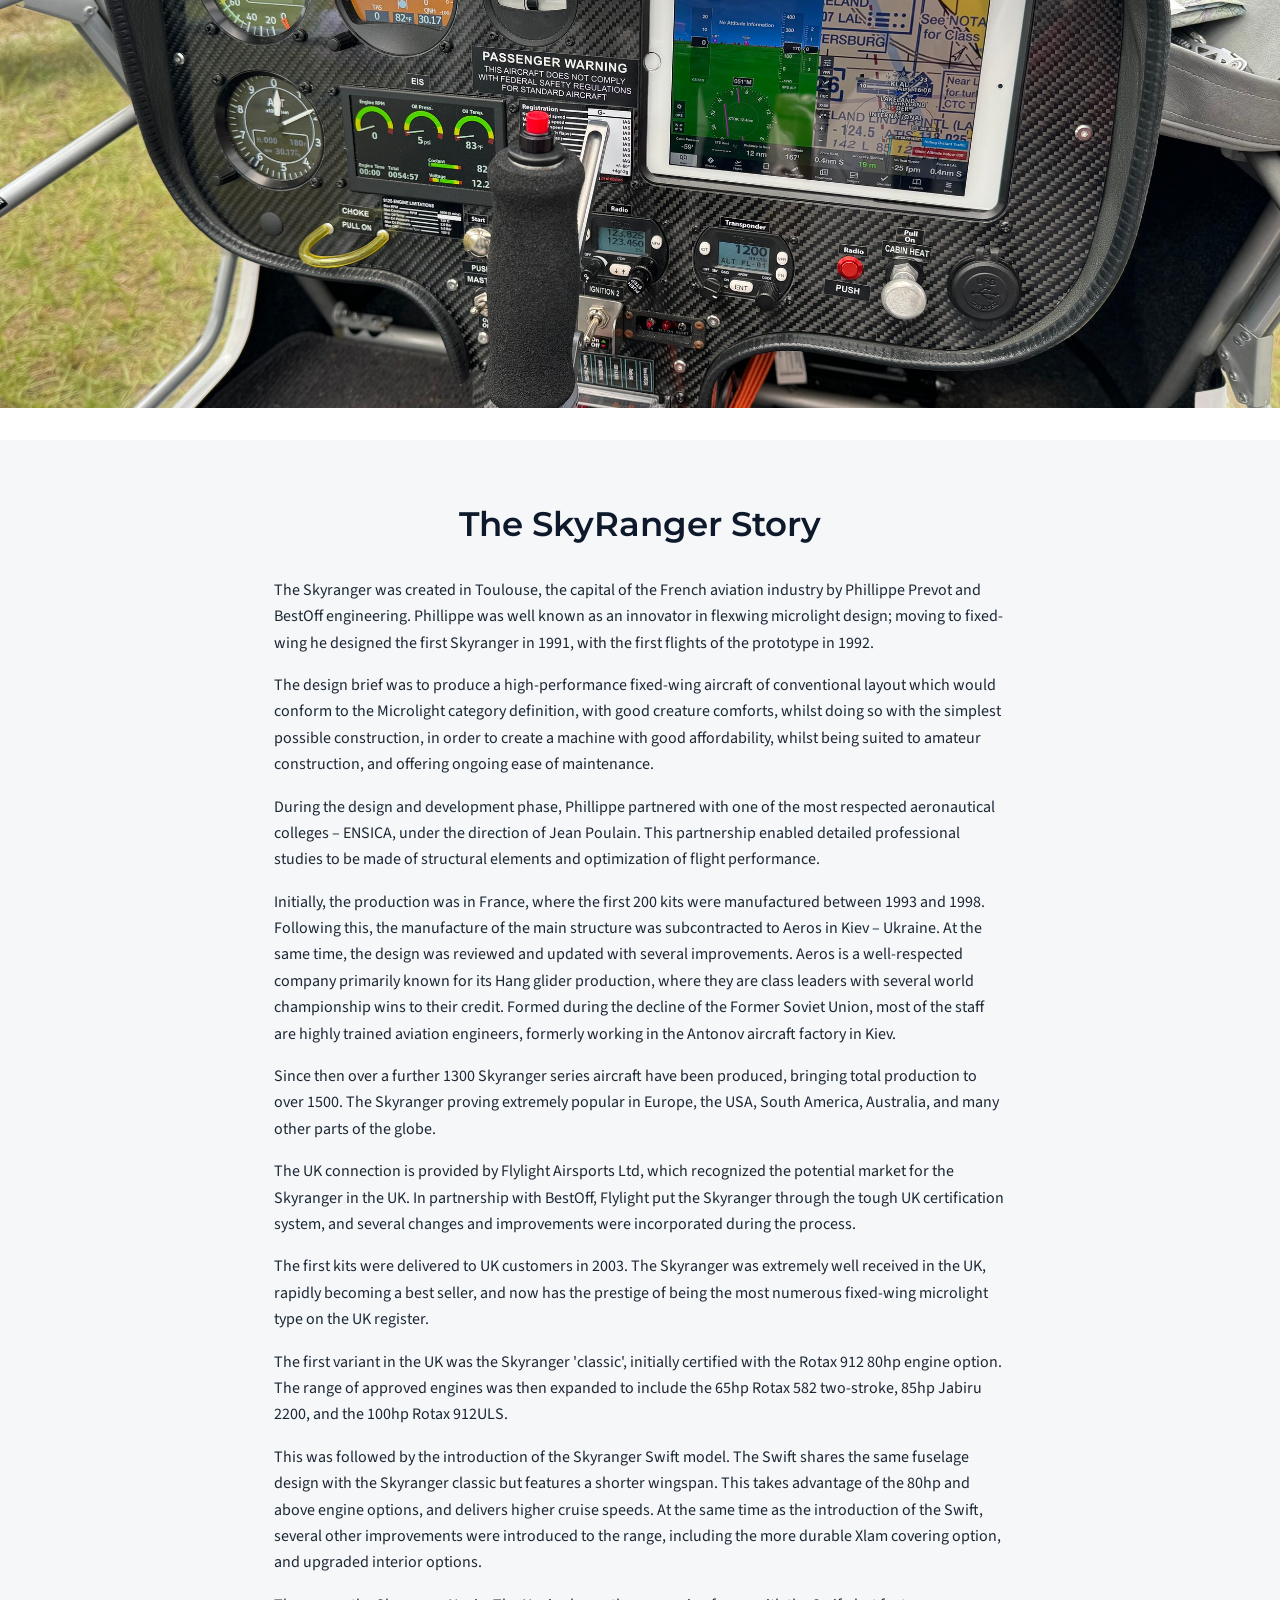
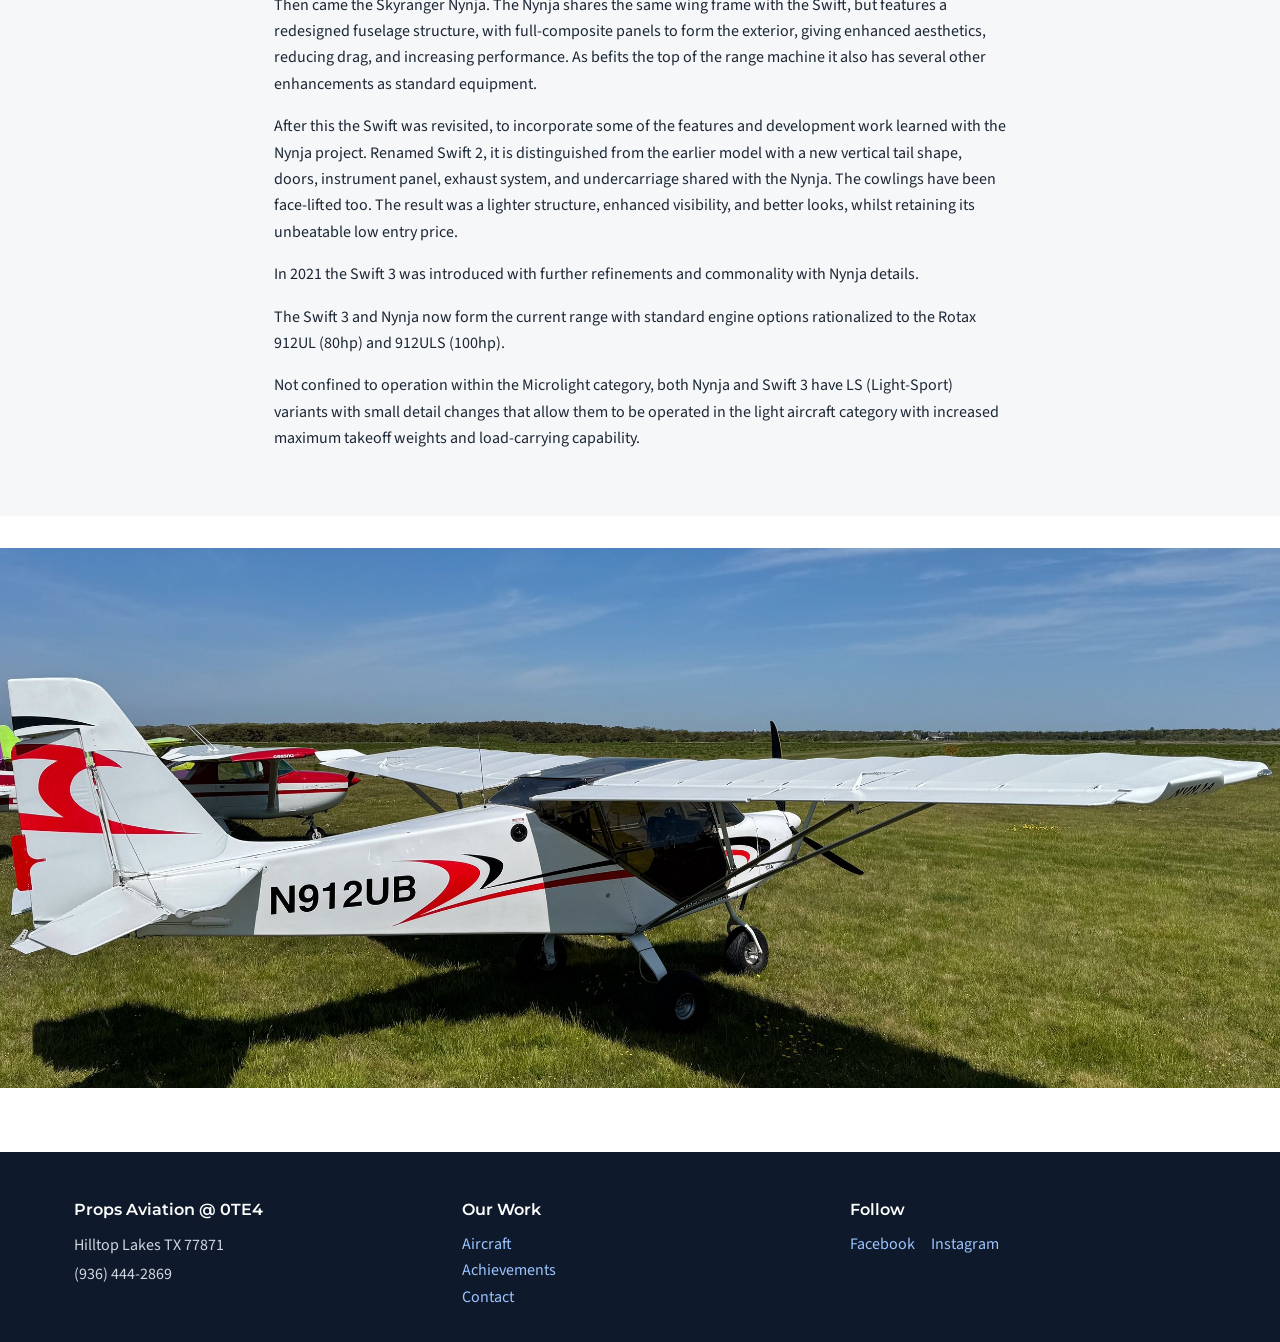
==== commit 00e863d5: "Cleanup: remove redundant homepage newsletter form; slim contact page header; add Avest Ltd division" ====
--- a/index.html
+++ b/index.html
@@ -4,10 +4,22 @@
 <meta charset="UTF-8">
 <meta name="viewport" content="width=device-width, initial-scale=1.0">
 <title>SkyRanger US — Skyranger Aircraft Sales and Support in the USA</title>
-  <link rel="icon" type="image/png" sizes="32x32" href="assets/favicon.png">
-  <link rel="apple-touch-icon" href="assets/favicon.png">
+  <link rel="icon" href="assets/favicon.ico" sizes="any">
+  <link rel="icon" type="image/png" sizes="16x16" href="assets/favicon-16.png">
+  <link rel="icon" type="image/png" sizes="32x32" href="assets/favicon-32.png">
+  <link rel="icon" type="image/png" sizes="192x192" href="assets/favicon-192.png">
+  <link rel="icon" type="image/png" sizes="512x512" href="assets/favicon-512.png">
+  <link rel="apple-touch-icon" sizes="180x180" href="assets/favicon-180.png">
 <meta name="description" content="Britain's best-selling fixed-wing microlight. Light-sport airplane kit for the price of an SUV — build in ~300 hours.">
 <link rel="stylesheet" href="assets/style.css?v=4">
+<!-- Google tag (gtag.js) -->
+<script async src="https://www.googletagmanager.com/gtag/js?id=G-SRXDN4G9TX"></script>
+<script>
+  window.dataLayer = window.dataLayer || [];
+  function gtag(){dataLayer.push(arguments);}
+  gtag('js', new Date());
+  gtag('config', 'G-SRXDN4G9TX');
+</script>
 </head>
 <body>
 
@@ -106,33 +118,6 @@
   <img src="assets/SR.jpg" alt="SkyRanger" style="width:100%;border-radius:0;">
 </section>
 
-<section class="section">
-  <div class="container section-narrow">
-    <h3 class="section-title">Keep up to date with SkyRanger news &amp; events</h3>
-    <form class="form-block" action="https://formsubmit.co/chance@propsaviation.com" method="POST">
-      <div class="form-row">
-        <div>
-          <label>First Name <span class="req">*</span></label>
-          <input type="text" name="first_name" required>
-        </div>
-        <div>
-          <label>Last Name <span class="req">*</span></label>
-          <input type="text" name="last_name" required>
-        </div>
-      </div>
-      <label>Email <span class="req">*</span></label>
-      <input type="email" name="email" required>
-      <label>Location (city, state, country) <span class="req">*</span></label>
-      <input type="text" name="location" required>
-      <label>Message <span class="req">*</span></label>
-      <textarea name="message" required></textarea>
-      <div class="mt-2 text-center">
-        <button type="submit" class="btn big">Submit</button>
-      </div>
-    </form>
-  </div>
-</section>
-
 <footer class="site-footer">
   <div class="container">
     <div>
--- a/assets/style.css
+++ b/assets/style.css
@@ -415,6 +415,34 @@
 }
 .cfg-option.disabled { opacity: 0.4; cursor: not-allowed; }
 .cfg-option.disabled input { cursor: not-allowed; }
+.cfg-gallery {
+  display: grid;
+  grid-template-columns: repeat(auto-fill, minmax(220px, 1fr));
+  gap: 1.25rem;
+  margin-top: 1.5rem;
+}
+.cfg-gallery figure {
+  margin: 0;
+  background: #fff;
+  border: 1px solid #e5e5e5;
+  border-radius: 6px;
+  overflow: hidden;
+  box-shadow: 0 1px 3px rgba(0,0,0,0.05);
+}
+.cfg-gallery img {
+  width: 100%;
+  height: 180px;
+  object-fit: cover;
+  display: block;
+  background: #f4f4f4;
+}
+.cfg-gallery figcaption {
+  padding: 0.6rem 0.8rem;
+  font-size: 0.9rem;
+  font-weight: 600;
+  text-align: center;
+  color: var(--text, #222);
+}
 .cfg-option .tag {
   font-size: 0.75rem;
   background: #edf1fa;
@@ -435,12 +463,73 @@
   box-shadow: var(--shadow);
 }
 .cfg-summary h3 { color: #fff; margin-bottom: 1rem; border-bottom: 2px solid var(--accent); padding-bottom: 0.5rem; }
+.cfg-summary .items-wrap {
+  position: relative;
+  margin-bottom: 1rem;
+}
 .cfg-summary .items {
   min-height: 80px;
   max-height: 340px;
   overflow-y: auto;
-  margin-bottom: 1rem;
   padding-right: 4px;
+  /* Fade hint at bottom that content continues */
+  mask-image: linear-gradient(to bottom, #000 calc(100% - 24px), transparent 100%);
+  -webkit-mask-image: linear-gradient(to bottom, #000 calc(100% - 24px), transparent 100%);
+}
+.cfg-summary .items.is-at-bottom,
+.cfg-summary .items:not(.is-scrollable) {
+  mask-image: none;
+  -webkit-mask-image: none;
+}
+/* Visible custom scrollbar so users know it scrolls */
+.cfg-summary .items::-webkit-scrollbar { width: 10px; }
+.cfg-summary .items::-webkit-scrollbar-track {
+  background: rgba(255,255,255,0.08);
+  border-radius: 5px;
+}
+.cfg-summary .items::-webkit-scrollbar-thumb {
+  background: var(--accent);
+  border-radius: 5px;
+  border: 2px solid transparent;
+  background-clip: padding-box;
+}
+.cfg-summary .items::-webkit-scrollbar-thumb:hover {
+  background: #fff;
+  background-clip: padding-box;
+  border: 2px solid transparent;
+}
+.cfg-summary .items { scrollbar-color: var(--accent) rgba(255,255,255,0.08); scrollbar-width: thin; }
+.cfg-summary .scroll-hint {
+  position: absolute;
+  left: 0; right: 4px;
+  bottom: 0;
+  display: none;
+  justify-content: center;
+  align-items: center;
+  gap: 0.35rem;
+  padding: 0.35rem 0;
+  font-size: 0.72rem;
+  font-weight: 600;
+  letter-spacing: 0.04em;
+  text-transform: uppercase;
+  color: #fff;
+  background: linear-gradient(to top, rgba(0,0,0,0.55), rgba(0,0,0,0));
+  pointer-events: none;
+  border-radius: 0 0 var(--radius) var(--radius);
+}
+.cfg-summary .items-wrap.is-scrollable .scroll-hint { display: flex; }
+.cfg-summary .items-wrap.is-at-bottom .scroll-hint { opacity: 0; transition: opacity 0.2s; }
+.cfg-summary .scroll-hint::after { content: "▼"; font-size: 0.7rem; animation: cfgScrollBounce 1.4s infinite; }
+
+/* Builder Assist — disabled table cell (used by instrument interlock) */
+.builder-assist-table td.disabled-cell {
+  opacity: 0.4;
+  pointer-events: none;
+  background: rgba(0,0,0,0.03);
+}
+@keyframes cfgScrollBounce {
+  0%, 100% { transform: translateY(0); }
+  50% { transform: translateY(3px); }
 }
 .cfg-summary .items .row {
   display: flex;
@@ -645,3 +734,373 @@
   .submenu li a { padding: 0.6rem 2.5rem; }
   .cart { border-left: 0; }
 }
+
+/* ============================================
+   Dacron Panel Colors — section + modal
+   ============================================ */
+
+/* Section on configure page */
+#dacron-colors-section .dacron-picker-row {
+  display: flex;
+  align-items: center;
+  gap: 1rem;
+  flex-wrap: wrap;
+}
+.btn-choose-dacron {
+  background: var(--accent);
+  color: #fff;
+  border: 0;
+  padding: 0.7rem 1.2rem;
+  border-radius: var(--radius);
+  font-family: var(--font-head);
+  font-weight: 600;
+  font-size: 0.95rem;
+  cursor: pointer;
+  transition: background 0.2s;
+}
+.btn-choose-dacron:hover { background: var(--accent-dark); }
+.dacron-current {
+  font-size: 0.95rem;
+  color: var(--muted);
+  display: flex;
+  align-items: center;
+  gap: 0.5rem;
+  flex-wrap: wrap;
+}
+.dacron-current-label { font-weight: 600; }
+.dacron-current-value.has-selection { color: var(--text); }
+.mini-chip {
+  display: inline-block;
+  width: 18px;
+  height: 18px;
+  border-radius: 3px;
+  border: 1px solid var(--line);
+  vertical-align: middle;
+}
+
+/* Modal */
+.dacron-modal {
+  position: fixed;
+  inset: 0;
+  z-index: 1000;
+  display: none;
+  align-items: center;
+  justify-content: center;
+  padding: 1rem;
+}
+.dacron-modal.open { display: flex; }
+.dacron-modal-backdrop {
+  position: absolute;
+  inset: 0;
+  background: rgba(14, 26, 43, 0.65);
+  cursor: pointer;
+}
+.dacron-modal-panel {
+  position: relative;
+  background: #fff;
+  border-radius: 8px;
+  box-shadow: var(--shadow);
+  max-width: 1000px;
+  width: 100%;
+  max-height: 92vh;
+  display: flex;
+  flex-direction: column;
+  overflow: hidden;
+}
+.dacron-modal-header {
+  display: flex;
+  justify-content: space-between;
+  align-items: center;
+  padding: 1rem 1.25rem;
+  border-bottom: 1px solid var(--line);
+  background: var(--bg-alt);
+}
+.dacron-modal-header h3 {
+  font-family: var(--font-head);
+  font-size: 1.2rem;
+  color: var(--navy);
+  margin: 0;
+}
+.dacron-modal-close {
+  background: transparent;
+  border: 0;
+  font-size: 1.8rem;
+  line-height: 1;
+  color: var(--muted);
+  cursor: pointer;
+  padding: 0 0.3rem;
+}
+.dacron-modal-close:hover { color: var(--text); }
+.dacron-modal-footer {
+  padding: 0.8rem 1.25rem;
+  border-top: 1px solid var(--line);
+  display: flex;
+  justify-content: flex-end;
+  gap: 0.6rem;
+  background: var(--bg-alt);
+}
+.dacron-modal-footer .btn-primary {
+  background: var(--accent);
+  color: #fff;
+  border: 0;
+  padding: 0.6rem 1.2rem;
+  border-radius: var(--radius);
+  font-family: var(--font-head);
+  font-weight: 600;
+  cursor: pointer;
+}
+.dacron-modal-footer .btn-primary:hover { background: var(--accent-dark); }
+.dacron-modal-footer .btn-secondary {
+  background: #fff;
+  color: var(--text);
+  border: 1px solid var(--line);
+  padding: 0.6rem 1.2rem;
+  border-radius: var(--radius);
+  font-family: var(--font-head);
+  font-weight: 600;
+  cursor: pointer;
+}
+.dacron-modal-footer .btn-secondary:hover { background: var(--bg-alt); }
+
+/* Tabs */
+.dacron-tabs {
+  display: flex;
+  gap: 0;
+  border-bottom: 1px solid var(--line);
+  padding: 0 1.25rem;
+  background: #fff;
+  flex-shrink: 0;
+}
+.dacron-tab {
+  background: transparent;
+  border: 0;
+  padding: 0.85rem 1.25rem;
+  font-family: var(--font-head);
+  font-weight: 600;
+  font-size: 0.95rem;
+  color: var(--muted);
+  cursor: pointer;
+  border-bottom: 3px solid transparent;
+  margin-bottom: -1px;
+}
+.dacron-tab:hover { color: var(--text); }
+.dacron-tab.active {
+  color: var(--accent);
+  border-bottom-color: var(--accent);
+}
+.dacron-tab-panel {
+  display: none;
+  padding: 1.25rem;
+  overflow-y: auto;
+  flex: 1;
+}
+.dacron-tab-panel.active { display: block; }
+.dacron-help {
+  color: var(--muted);
+  font-size: 0.95rem;
+  margin-bottom: 1rem;
+}
+.dacron-note {
+  color: var(--muted);
+  font-size: 0.85rem;
+  font-style: italic;
+  margin-top: 1rem;
+}
+
+/* Standard schemes grid */
+.dacron-schemes {
+  display: grid;
+  grid-template-columns: repeat(auto-fit, minmax(160px, 1fr));
+  gap: 0.9rem;
+}
+.dacron-scheme-card {
+  background: #fff;
+  border: 2px solid var(--line);
+  border-radius: 6px;
+  padding: 1rem 0.75rem;
+  cursor: pointer;
+  transition: border-color 0.15s, transform 0.1s;
+  font-family: var(--font-body);
+  color: var(--text);
+  text-align: center;
+}
+.dacron-scheme-card:hover { border-color: var(--accent); }
+.dacron-scheme-card.selected {
+  border-color: var(--accent);
+  background: rgba(47, 107, 211, 0.06);
+  box-shadow: 0 0 0 2px rgba(47, 107, 211, 0.15) inset;
+}
+.dacron-scheme-card .scheme-num {
+  font-family: var(--font-head);
+  font-weight: 700;
+  font-size: 1.4rem;
+  color: var(--accent);
+  margin-bottom: 0.4rem;
+}
+.dacron-scheme-card .scheme-swatches {
+  display: flex;
+  justify-content: center;
+  gap: 0.35rem;
+  margin-bottom: 0.5rem;
+}
+.dacron-scheme-card .scheme-swatch {
+  width: 34px;
+  height: 34px;
+  border-radius: 4px;
+  border: 1px solid var(--line);
+}
+.dacron-scheme-card .scheme-label {
+  font-size: 0.85rem;
+  line-height: 1.35;
+  color: var(--muted);
+}
+
+/* Custom picker layout */
+.dacron-custom-grid {
+  display: grid;
+  grid-template-columns: 1fr 1fr;
+  gap: 1.5rem;
+  align-items: start;
+}
+@media (max-width: 800px) {
+  .dacron-custom-grid { grid-template-columns: 1fr; }
+}
+.dacron-diagram img {
+  border: 1px solid var(--line);
+  border-radius: 4px;
+  max-width: 100%;
+  height: auto;
+}
+.dacron-diagram-caption {
+  font-size: 0.85rem;
+  color: var(--muted);
+  margin-top: 0.5rem;
+  display: flex;
+  align-items: center;
+  gap: 0.5rem;
+}
+.dacron-diagram-caption .dot {
+  display: inline-block;
+  width: 12px;
+  height: 12px;
+  border-radius: 50%;
+}
+.dacron-diagram-caption .dot-a { background: #22a5d6; }
+.dacron-diagram-caption .dot-b { background: #f2c81f; }
+
+.dacron-panel-group { margin-bottom: 1.25rem; }
+.dacron-panel-group h4 {
+  font-family: var(--font-head);
+  font-size: 1rem;
+  font-weight: 600;
+  color: var(--navy);
+  margin-bottom: 0.5rem;
+}
+.dacron-panel-group .selected-color {
+  color: var(--accent);
+  font-weight: 700;
+}
+.swatch-grid {
+  display: grid;
+  grid-template-columns: repeat(5, 1fr);
+  gap: 0.5rem;
+}
+.swatch {
+  position: relative;
+  border: 2px solid var(--line);
+  border-radius: 4px;
+  height: 56px;
+  cursor: pointer;
+  transition: transform 0.1s, border-color 0.15s;
+  overflow: hidden;
+  padding: 0;
+}
+.swatch:hover { transform: scale(1.05); border-color: var(--accent); }
+.swatch.selected {
+  border-color: var(--accent);
+  box-shadow: 0 0 0 2px rgba(47, 107, 211, 0.35);
+  transform: scale(1.05);
+}
+.swatch.is-light { border-color: #ccc; }
+.swatch-label {
+  position: absolute;
+  bottom: 2px;
+  left: 0;
+  right: 0;
+  font-size: 0.7rem;
+  color: #fff;
+  text-shadow: 0 0 3px rgba(0,0,0,0.7);
+  font-weight: 600;
+  pointer-events: none;
+}
+.swatch.is-light .swatch-label {
+  color: #333;
+  text-shadow: none;
+}
+
+/* Standard schemes layout with diagram */
+.dacron-standard-grid {
+  display: grid;
+  grid-template-columns: 1fr 1fr;
+  gap: 1.5rem;
+  align-items: start;
+}
+@media (max-width: 800px) {
+  .dacron-standard-grid { grid-template-columns: 1fr; }
+}
+.dacron-standard-grid .dacron-schemes {
+  grid-template-columns: repeat(auto-fit, minmax(130px, 1fr));
+}
+.dacron-custom-charge {
+  color: #b8541c;
+  font-style: normal;
+  font-weight: 500;
+}
+
+/* Pulse-attention on "Choose Dacron Colors" when kit picked but no colors */
+@keyframes dacronPulse {
+  0%   { box-shadow: 0 0 0 0 rgba(47, 107, 211, 0.55); }
+  70%  { box-shadow: 0 0 0 10px rgba(47, 107, 211, 0); }
+  100% { box-shadow: 0 0 0 0 rgba(47, 107, 211, 0); }
+}
+.btn-choose-dacron.pulse-attention {
+  animation: dacronPulse 1.6s ease-out infinite;
+  position: relative;
+}
+.btn-choose-dacron.pulse-attention::after {
+  content: 'Pick your colors →';
+  position: absolute;
+  left: calc(100% + 12px);
+  top: 50%;
+  transform: translateY(-50%);
+  background: var(--accent);
+  color: #fff;
+  padding: 0.3rem 0.6rem;
+  font-size: 0.8rem;
+  border-radius: 3px;
+  white-space: nowrap;
+  font-weight: 500;
+  animation: fadeInHint 0.4s ease-out;
+}
+@keyframes fadeInHint {
+  from { opacity: 0; transform: translateY(-50%) translateX(-4px); }
+  to   { opacity: 1; transform: translateY(-50%) translateX(0); }
+}
+@media (max-width: 640px) {
+  .btn-choose-dacron.pulse-attention::after { display: none; }
+}
+
+/* Kit color badge in summary — mini chips next to Swift 3 / Nynja Kit line */
+.kit-color-badge {
+  display: inline-flex;
+  gap: 3px;
+  vertical-align: middle;
+  margin-left: 0.4rem;
+}
+.kit-color-badge .kit-chip {
+  display: inline-block;
+  width: 14px;
+  height: 14px;
+  border-radius: 2px;
+  border: 1px solid rgba(255,255,255,0.4);
+}
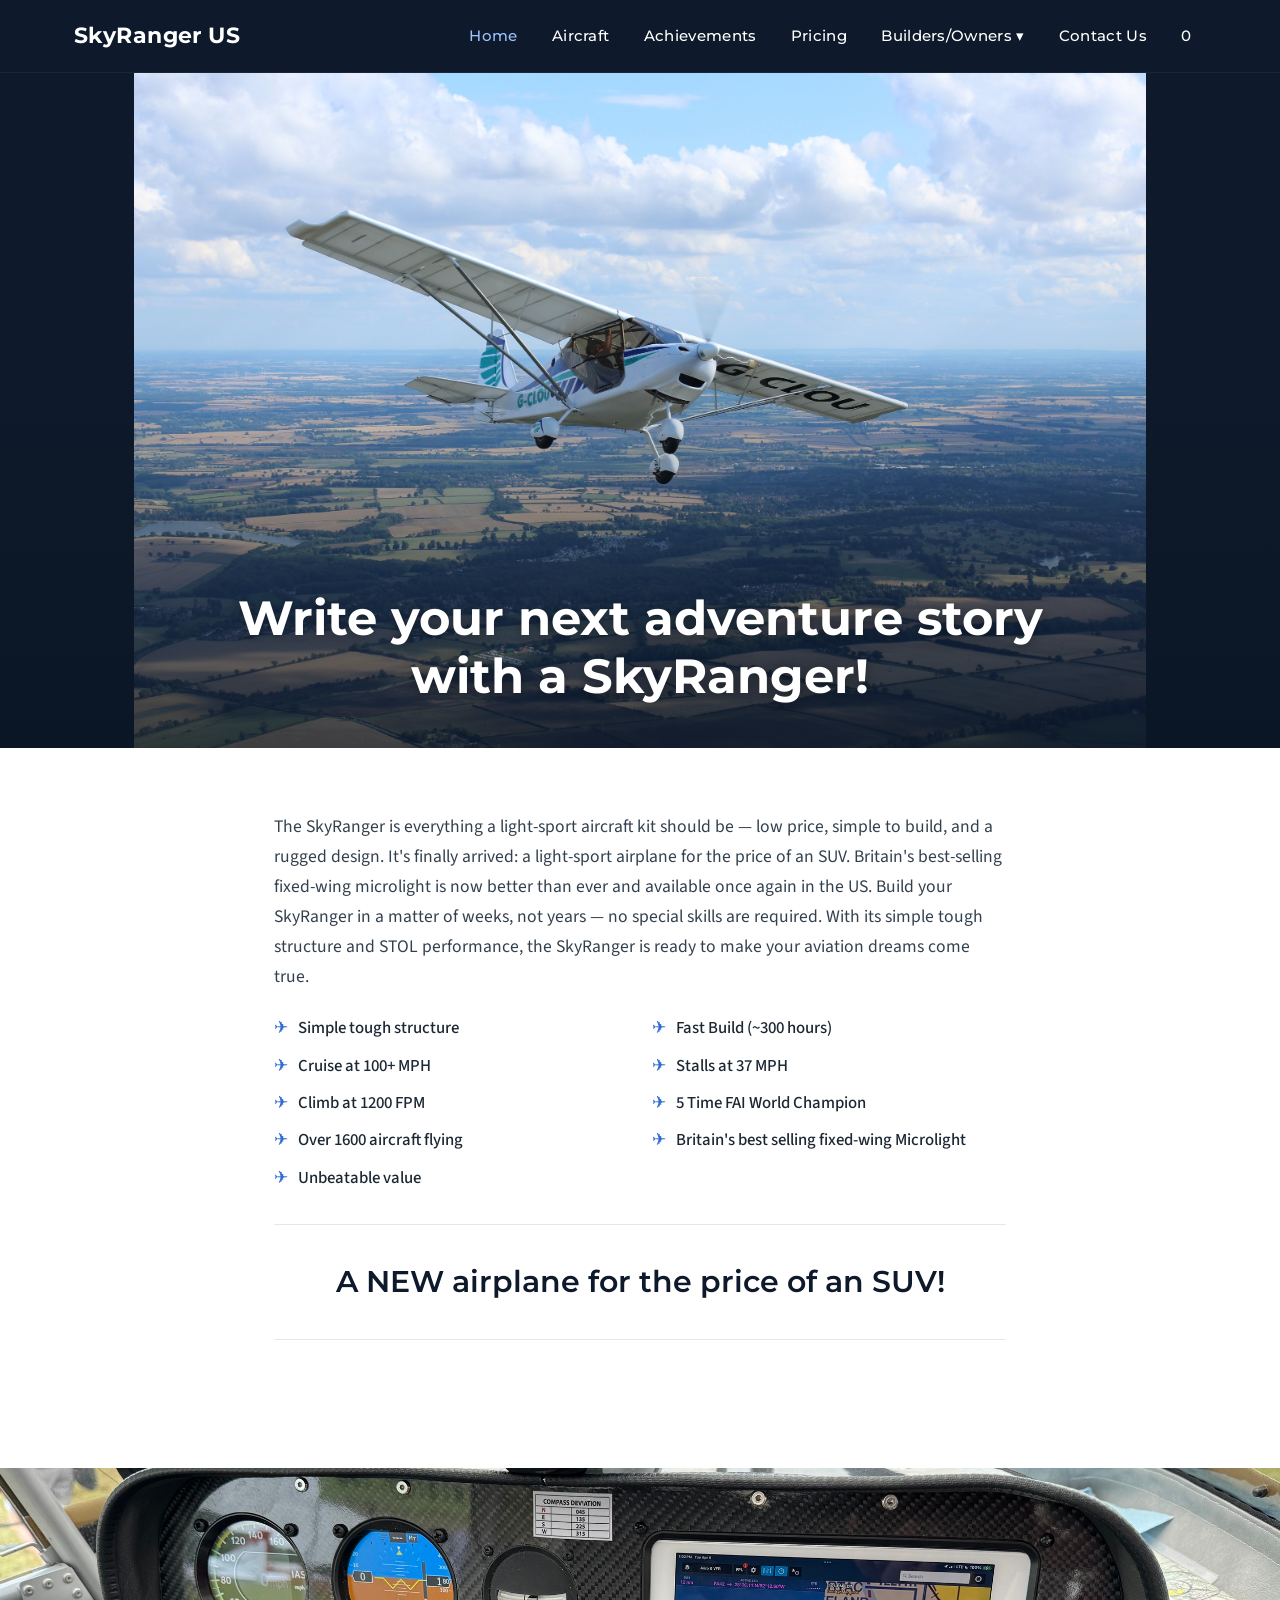
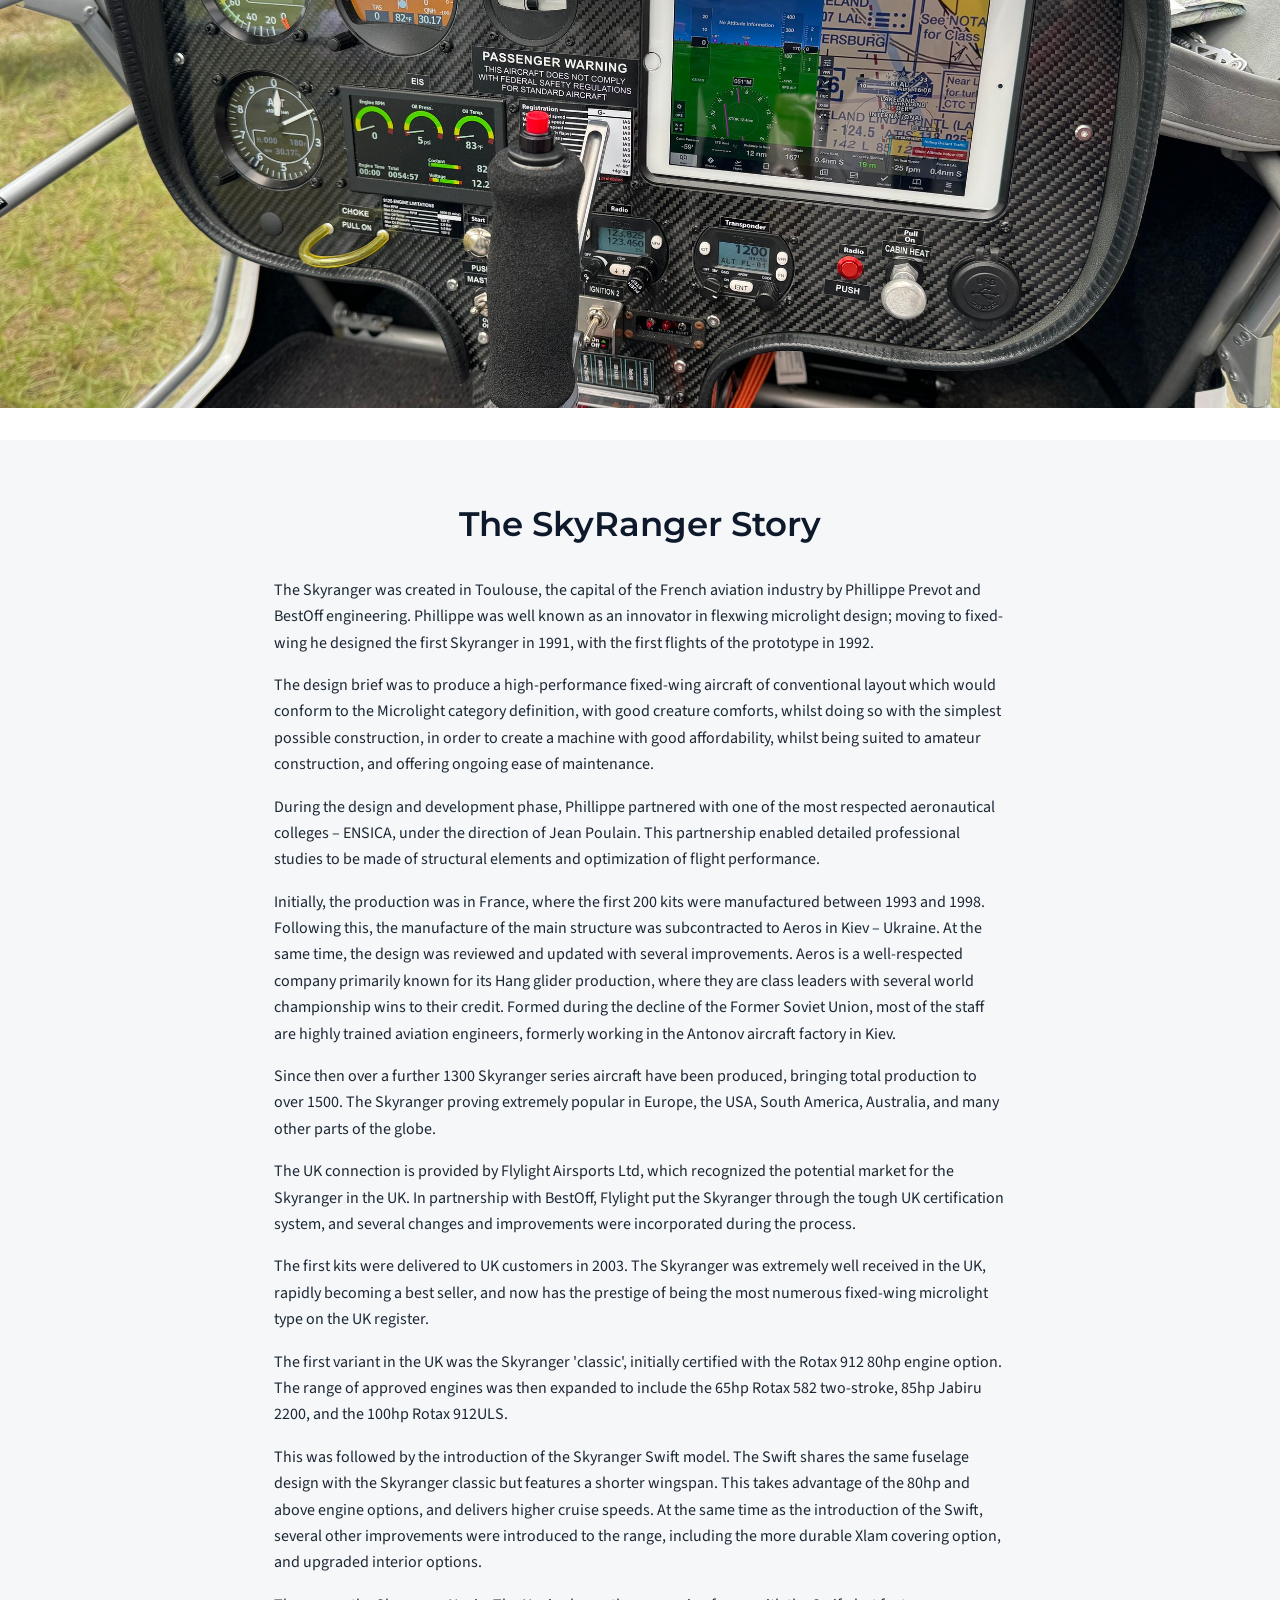
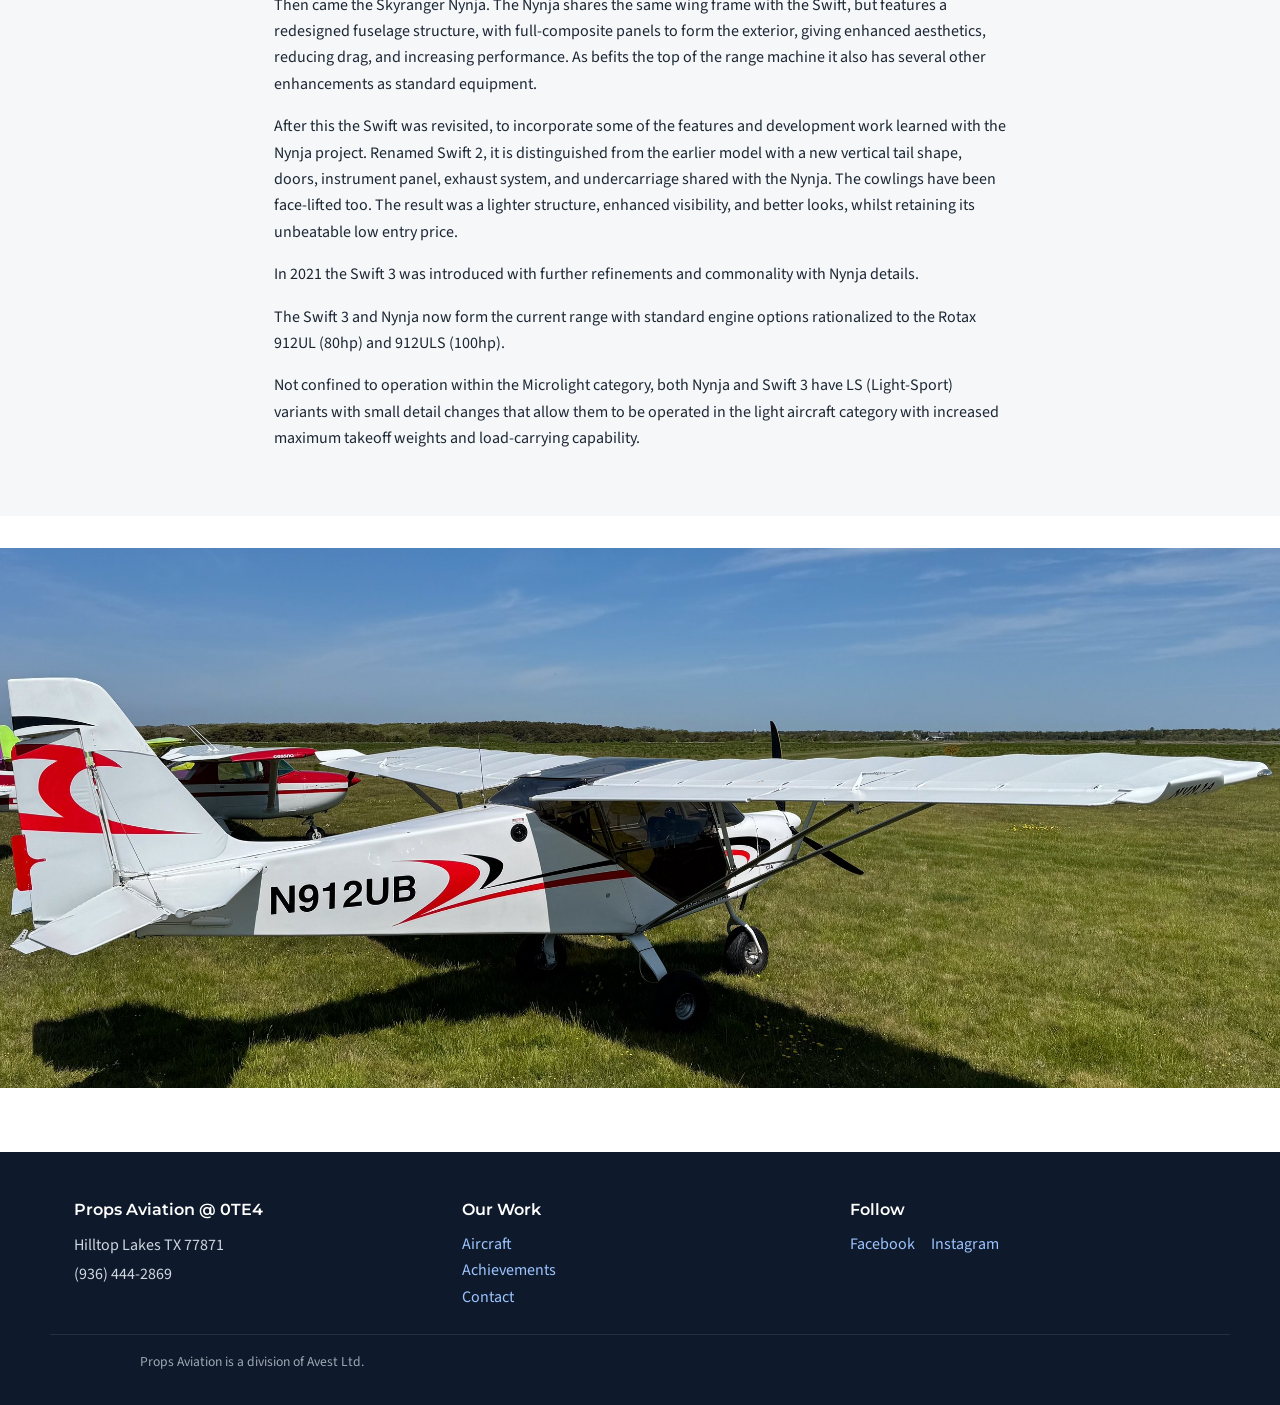
==== commit 1e0e4499: "Add 'Props Aviation is a division of Avest Ltd.' footer note to all pages Applied to: index, aircraf" ====
--- a/index.html
+++ b/index.html
@@ -141,6 +141,9 @@
       </div>
     </div>
   </div>
+  <div class="container" style="padding-top:1rem;border-top:1px solid rgba(255,255,255,0.12);margin-top:1.5rem;text-align:center;font-size:0.85rem;opacity:0.75;">
+    Props Aviation is a division of Avest Ltd.
+  </div>
 </footer>
 
 <script src="assets/main.js"></script>
